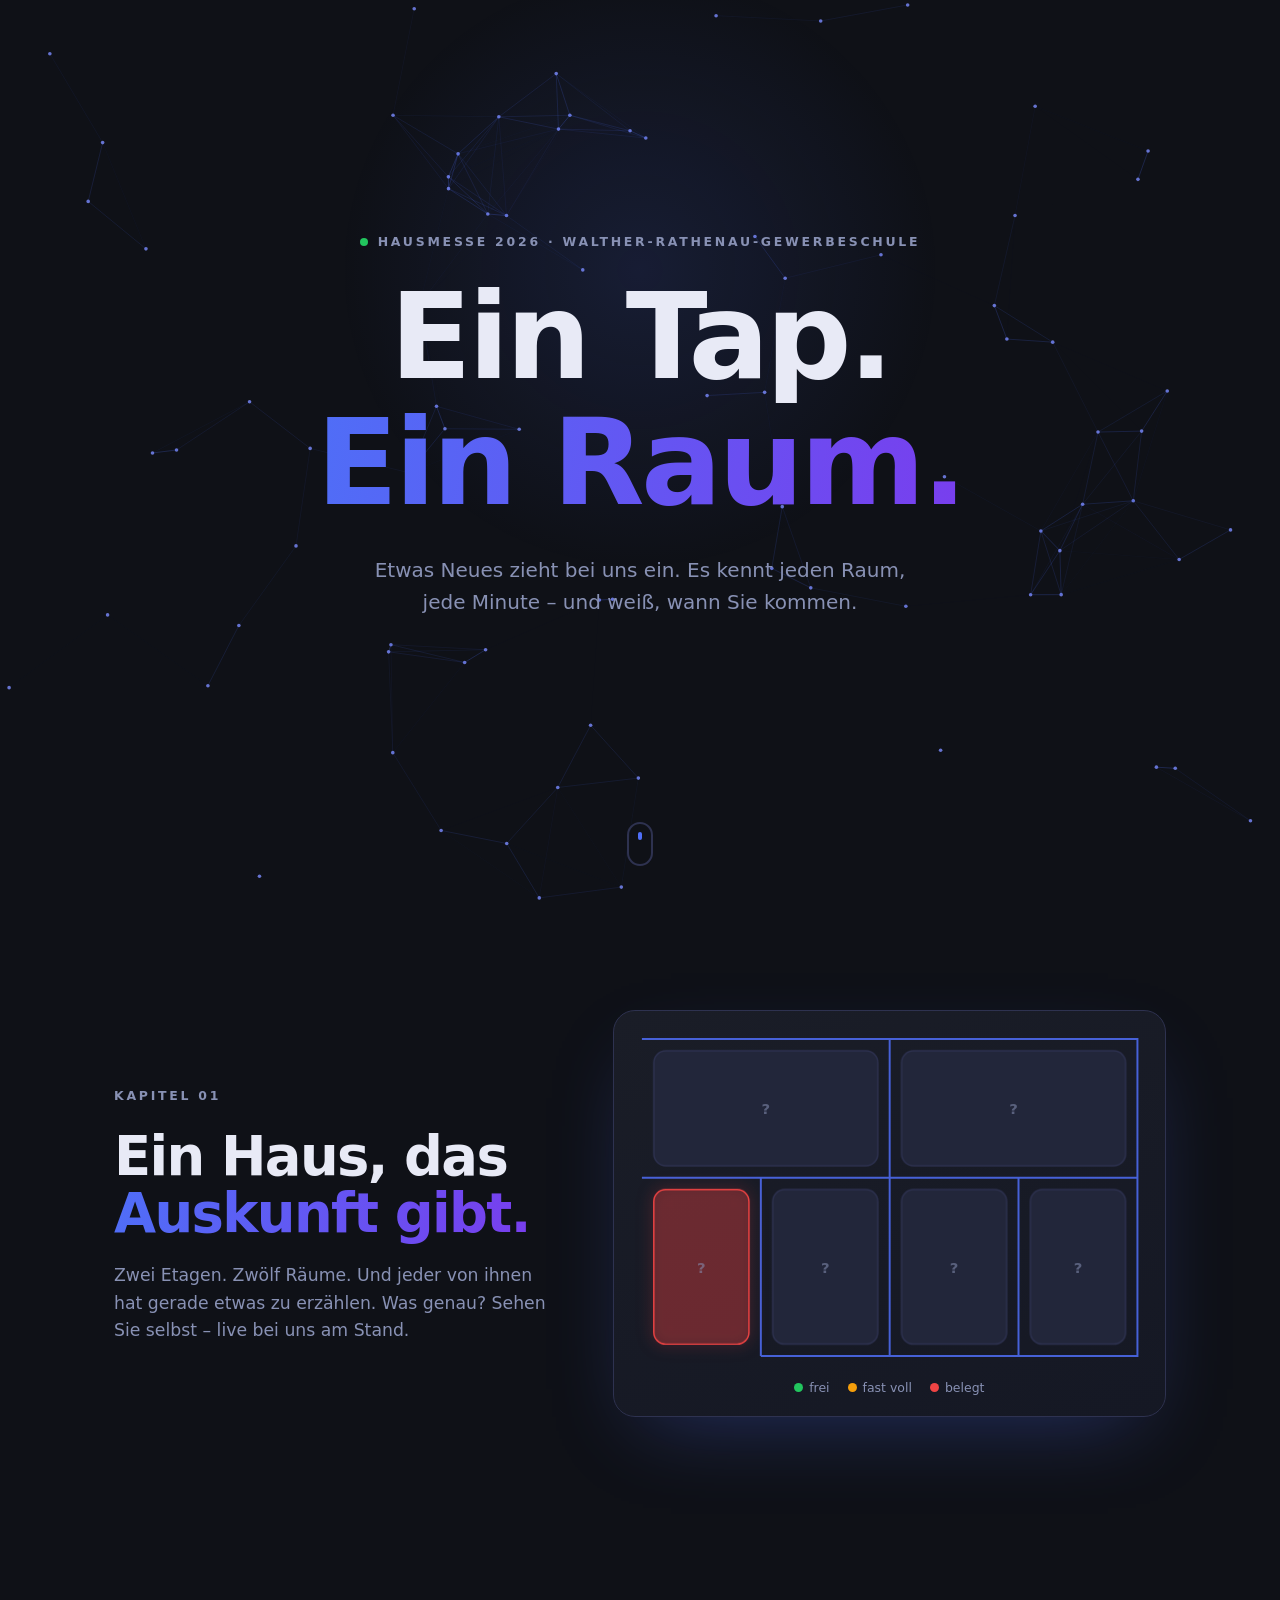
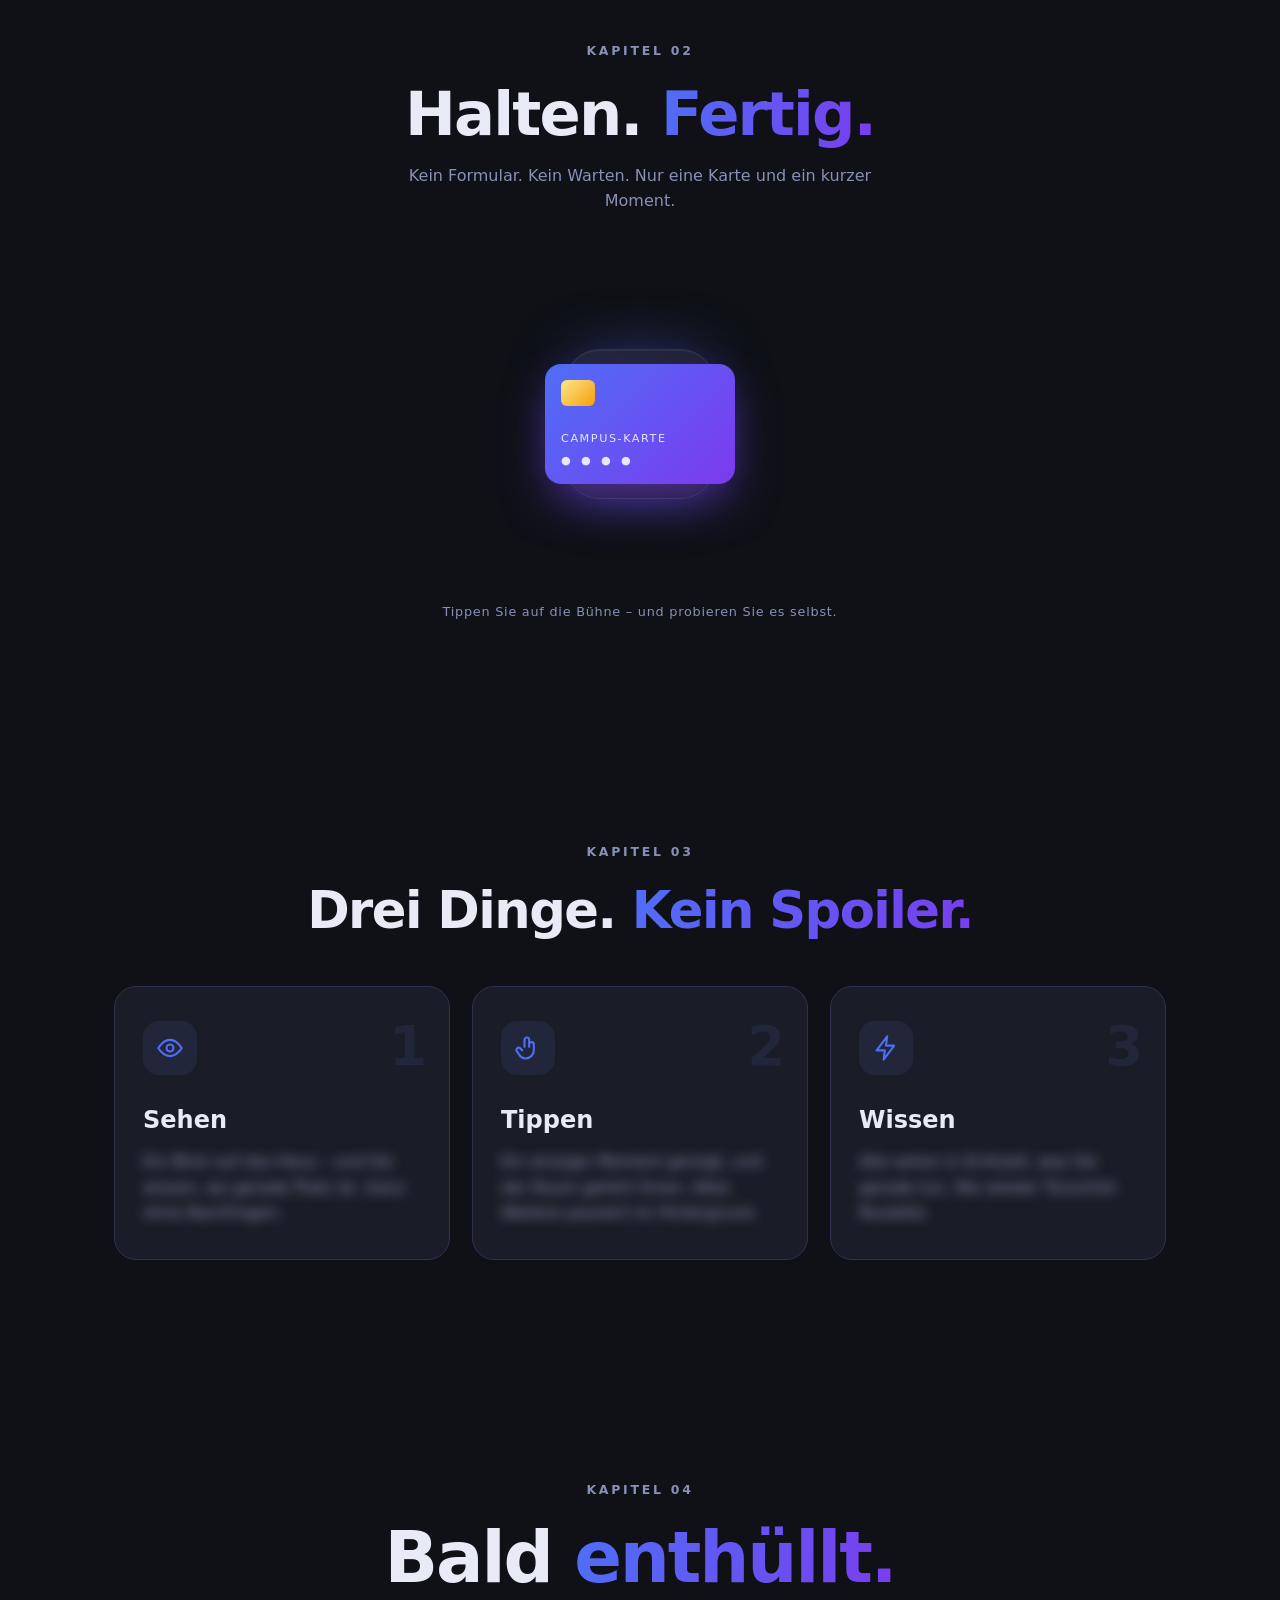
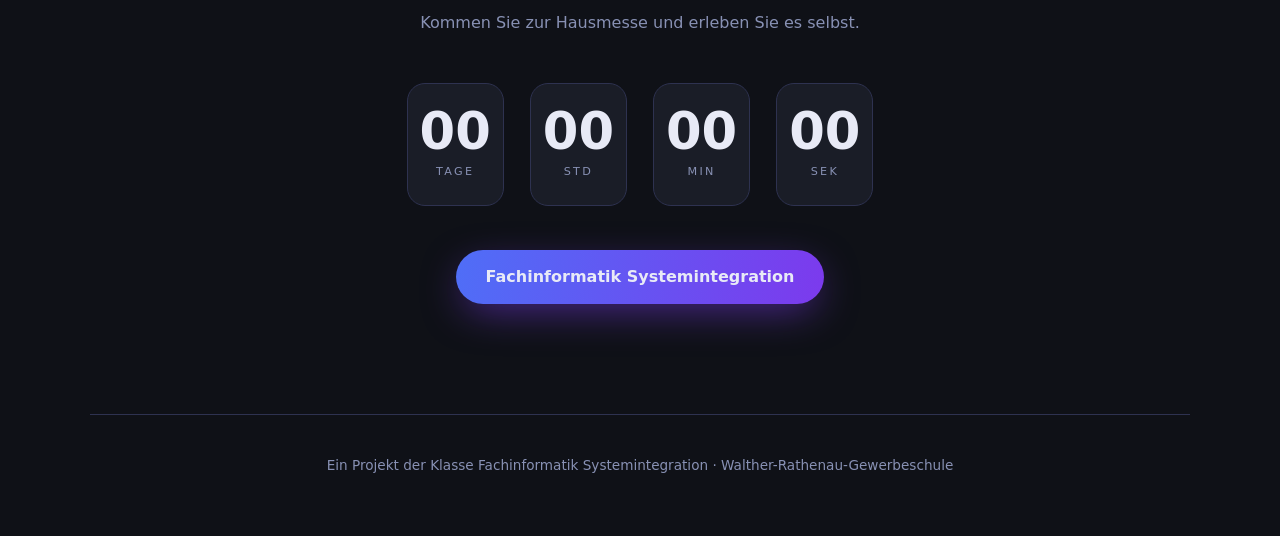
==== teaser.html @ f612465e "Teaser-Seite für die Hausmesse hinzufügen Co-Authored-By: Claude Sonnet 5.5 <noreply@anthropic.com> " ====
<!DOCTYPE html>
<html lang="de">
<head>
<meta charset="UTF-8">
<meta name="viewport" content="width=device-width, initial-scale=1">
<title>Ein Tap. Ein Raum. – Hausmesse Teaser</title>
<meta name="description" content="Etwas Neues zieht in die Walther-Rathenau-Gewerbeschule ein. Besuchen Sie uns auf der Hausmesse.">
<style>
  :root{
    --bg:#0f1117; --surface:#1a1d27; --surface2:#22263a; --border:#2e3250;
    --accent:#4f6ef7; --purple:#7c3aed; --green:#22c55e; --red:#ef4444; --amber:#f59e0b;
    --text:#e8eaf6; --muted:#8891b4;
  }
  *{box-sizing:border-box;margin:0;padding:0}
  html{scroll-behavior:smooth}
  body{
    background:var(--bg);color:var(--text);
    font-family:system-ui,-apple-system,"Segoe UI",Roboto,sans-serif;
    line-height:1.6;overflow-x:hidden;
  }
  /* Cursor-Spotlight über der ganzen Seite */
  body::before{
    content:"";position:fixed;inset:0;pointer-events:none;z-index:1;
    background:radial-gradient(500px circle at var(--mx,50%) var(--my,30%),rgba(79,110,247,.13),transparent 60%);
  }
  section{position:relative;z-index:2;padding:110px 24px;max-width:1100px;margin:0 auto}
  h1,h2{letter-spacing:-.03em;line-height:1.05}
  .grad{
    background:linear-gradient(100deg,var(--accent),var(--purple) 55%,#c084fc);
    -webkit-background-clip:text;background-clip:text;color:transparent;
    background-size:200% 100%;animation:shift 8s ease-in-out infinite alternate;
  }
  @keyframes shift{to{background-position:100% 0}}
  .eyebrow{
    display:inline-flex;align-items:center;gap:10px;font-size:.78rem;font-weight:600;
    letter-spacing:.22em;text-transform:uppercase;color:var(--muted);margin-bottom:22px;
  }
  .eyebrow i{width:8px;height:8px;border-radius:50%;background:var(--green);box-shadow:0 0 0 0 rgba(34,197,94,.7);animation:ping 2s infinite}
  @keyframes ping{70%{box-shadow:0 0 0 12px rgba(34,197,94,0)}100%{box-shadow:0 0 0 0 rgba(34,197,94,0)}}

  /* ---------- Hero ---------- */
  #hero{max-width:none;min-height:100vh;display:flex;flex-direction:column;align-items:center;justify-content:center;text-align:center;padding-top:60px}
  #net{position:absolute;inset:0;width:100%;height:100%;z-index:-1}
  #hero h1{font-size:clamp(3rem,10vw,7.5rem);font-weight:800}
  #hero h1 span{display:block}
  #hero p.lead{max-width:560px;margin:28px auto 0;color:var(--muted);font-size:clamp(1rem,2.2vw,1.25rem)}
  .scroll{
    position:absolute;bottom:34px;left:50%;transform:translateX(-50%);
    width:26px;height:44px;border:2px solid var(--border);border-radius:14px;
  }
  .scroll::after{content:"";position:absolute;left:50%;top:8px;width:4px;height:8px;margin-left:-2px;border-radius:2px;background:var(--accent);animation:wheel 1.8s infinite}
  @keyframes wheel{0%{opacity:1;transform:translateY(0)}100%{opacity:0;transform:translateY(16px)}}

  /* ---------- Reveal ---------- */
  .rv{opacity:0;transform:translateY(34px);transition:opacity .9s cubic-bezier(.2,.7,.2,1),transform .9s cubic-bezier(.2,.7,.2,1)}
  .rv.in{opacity:1;transform:none}
  .rv.d1{transition-delay:.12s}.rv.d2{transition-delay:.24s}.rv.d3{transition-delay:.36s}

  /* ---------- Grundriss ---------- */
  .split{display:grid;grid-template-columns:1fr 1.25fr;gap:56px;align-items:center}
  .split h2{font-size:clamp(2rem,5vw,3.4rem);margin-bottom:20px}
  .split p{color:var(--muted);font-size:1.08rem}
  .plan{
    background:linear-gradient(160deg,var(--surface),#151824);
    border:1px solid var(--border);border-radius:22px;padding:18px;
    box-shadow:0 30px 80px -30px rgba(79,110,247,.35);
  }
  .plan svg{width:100%;height:auto;display:block}
  .wall{fill:none;stroke:var(--accent);stroke-width:2;stroke-dasharray:1200;stroke-dashoffset:1200;opacity:.85}
  .plan.in .wall{animation:draw 2.6s .2s ease forwards}
  @keyframes draw{to{stroke-dashoffset:0}}
  .room{fill:var(--surface2);stroke:var(--border);stroke-width:1.5;transition:fill .8s,stroke .8s,filter .8s;opacity:0}
  .plan.in .room{animation:pop .6s ease forwards;animation-delay:calc(var(--i)*.09s + 1.2s)}
  @keyframes pop{from{opacity:0;transform:scale(.6)}to{opacity:1;transform:scale(1)}}
  .room{transform-box:fill-box;transform-origin:center}
  .room.g{fill:rgba(34,197,94,.28);stroke:var(--green);filter:drop-shadow(0 0 8px rgba(34,197,94,.55))}
  .room.a{fill:rgba(245,158,11,.28);stroke:var(--amber);filter:drop-shadow(0 0 8px rgba(245,158,11,.55))}
  .room.r{fill:rgba(239,68,68,.28);stroke:var(--red);filter:drop-shadow(0 0 8px rgba(239,68,68,.55))}
  .qm{fill:var(--muted);font-size:15px;font-weight:700;text-anchor:middle;opacity:.55;pointer-events:none}
  .legend{display:flex;gap:18px;justify-content:center;margin-top:12px;font-size:.78rem;color:var(--muted)}
  .legend b{display:inline-block;width:9px;height:9px;border-radius:50%;margin-right:6px}

  /* ---------- NFC ---------- */
  #nfc{text-align:center}
  #nfc h2{font-size:clamp(2rem,5.5vw,3.8rem);margin-bottom:16px}
  #nfc>p{color:var(--muted);max-width:520px;margin:0 auto}
  .stage{position:relative;height:340px;margin-top:40px;display:flex;align-items:center;justify-content:center;cursor:pointer;user-select:none}
  .reader{
    position:relative;width:150px;height:150px;border-radius:34px;
    background:linear-gradient(145deg,var(--surface2),var(--surface));border:1px solid var(--border);
    display:flex;align-items:center;justify-content:center;
    box-shadow:0 0 60px -10px rgba(79,110,247,.5),inset 0 1px 0 rgba(255,255,255,.06);
  }
  .reader svg{width:64px;height:64px;stroke:var(--accent);fill:none;stroke-width:2;stroke-linecap:round}
  .reader svg path{animation:wave 2.2s infinite;opacity:.25}
  .reader svg path:nth-child(2){animation-delay:.25s}.reader svg path:nth-child(3){animation-delay:.5s}
  @keyframes wave{40%{opacity:1}100%{opacity:.25}}
  .ring{position:absolute;left:50%;top:50%;width:150px;height:150px;margin:-75px 0 0 -75px;border-radius:34px;border:2px solid var(--accent);opacity:0;pointer-events:none}
  .stage.go .ring{animation:ripple 1.8s ease-out infinite}
  .stage.go .ring:nth-child(2){animation-delay:.6s}.stage.go .ring:nth-child(3){animation-delay:1.2s}
  @keyframes ripple{0%{opacity:.8;transform:scale(1)}100%{opacity:0;transform:scale(3.2)}}
  .card{
    position:absolute;width:190px;height:120px;border-radius:16px;z-index:3;
    background:linear-gradient(135deg,var(--accent),var(--purple));
    box-shadow:0 20px 50px -10px rgba(124,58,237,.6);
    padding:16px;text-align:left;font-size:.7rem;letter-spacing:.14em;color:rgba(255,255,255,.85);
    animation:tap 5s ease-in-out infinite;
  }
  .card::before{content:"";display:block;width:34px;height:26px;border-radius:6px;background:linear-gradient(135deg,#fde68a,#f59e0b);margin-bottom:24px}
  .card::after{content:"● ● ● ●";position:absolute;bottom:14px;left:16px;letter-spacing:.3em}
  @keyframes tap{
    0%,100%{transform:translate(150px,-70px) rotate(14deg)}
    40%,60%{transform:translate(0,0) rotate(0)}
  }
  .stage.go .card{animation-play-state:running}
  .ok{
    position:absolute;z-index:4;width:64px;height:64px;border-radius:50%;background:var(--green);
    display:flex;align-items:center;justify-content:center;font-size:2rem;color:#052e16;font-weight:800;
    transform:scale(0);box-shadow:0 0 40px rgba(34,197,94,.7);
  }
  .stage.done .ok{animation:okpop 1.6s ease forwards}
  @keyframes okpop{0%{transform:scale(0)}25%{transform:scale(1.15)}40%{transform:scale(1)}85%{transform:scale(1)}100%{transform:scale(0)}}
  .hint{margin-top:8px;font-size:.8rem;color:var(--muted);letter-spacing:.06em}

  /* ---------- Karten ---------- */
  #cards h2{font-size:clamp(2rem,5vw,3.2rem);text-align:center;margin-bottom:48px}
  .grid{display:grid;grid-template-columns:repeat(auto-fit,minmax(250px,1fr));gap:22px;perspective:900px}
  .tile{
    position:relative;overflow:hidden;background:var(--surface);border:1px solid var(--border);border-radius:22px;
    padding:34px 28px;min-height:270px;transition:transform .25s ease,border-color .3s;transform-style:preserve-3d;
  }
  .tile::before{
    content:"";position:absolute;inset:0;opacity:0;transition:opacity .3s;
    background:radial-gradient(320px circle at var(--x,50%) var(--y,50%),rgba(79,110,247,.22),transparent 60%);
  }
  .tile:hover{border-color:var(--accent)}
  .tile:hover::before{opacity:1}
  .tile .ic{width:54px;height:54px;border-radius:16px;background:var(--surface2);display:flex;align-items:center;justify-content:center;margin-bottom:26px}
  .tile .ic svg{width:28px;height:28px;stroke:var(--accent);fill:none;stroke-width:1.8;stroke-linecap:round;stroke-linejoin:round}
  .tile h3{font-size:1.5rem;margin-bottom:10px}
  .tile p{color:var(--muted);font-size:.98rem}
  .tile .blur{filter:blur(6px);transition:filter .5s;user-select:none}
  .tile:hover .blur{filter:blur(0)}
  .tile .no{position:absolute;right:22px;top:16px;font-size:3.4rem;font-weight:800;color:var(--surface2)}

  /* ---------- Countdown ---------- */
  #finale{text-align:center}
  #finale h2{font-size:clamp(2.2rem,6vw,4.4rem);margin-bottom:14px}
  #finale>p{color:var(--muted)}
  .count{display:flex;justify-content:center;gap:clamp(10px,3vw,26px);margin:48px 0 44px;flex-wrap:wrap}
  .unit{min-width:92px;padding:22px 12px;background:var(--surface);border:1px solid var(--border);border-radius:18px}
  .unit b{display:block;font-size:clamp(2rem,6vw,3.2rem);font-variant-numeric:tabular-nums;font-weight:800;line-height:1}
  .unit span{font-size:.7rem;letter-spacing:.2em;text-transform:uppercase;color:var(--muted)}
  .badge{
    display:inline-block;padding:14px 30px;border-radius:999px;font-weight:600;
    background:linear-gradient(100deg,var(--accent),var(--purple));box-shadow:0 12px 40px -8px rgba(124,58,237,.6);
  }
  footer{position:relative;z-index:2;text-align:center;padding:40px 24px 60px;color:var(--muted);font-size:.85rem;border-top:1px solid var(--border);max-width:1100px;margin:0 auto}

  @media (max-width:820px){
    section{padding:80px 20px}
    .split{grid-template-columns:1fr;gap:36px}
    .card{width:150px;height:96px}
    .card::before{margin-bottom:14px}
  }
  @media (prefers-reduced-motion:reduce){
    *,*::before,*::after{animation-duration:.01ms!important;animation-iteration-count:1!important;transition-duration:.01ms!important}
    .rv{opacity:1;transform:none}
    .wall{stroke-dashoffset:0}.room{opacity:1}
  }
</style>
</head>
<body>

<!-- ===== Hero ===== -->
<section id="hero">
  <canvas id="net" aria-hidden="true"></canvas>
  <div class="eyebrow rv"><i></i> Hausmesse 2026 · Walther-Rathenau-Gewerbeschule</div>
  <h1 class="rv d1"><span>Ein Tap.</span><span class="grad">Ein Raum.</span></h1>
  <p class="lead rv d2">Etwas Neues zieht bei uns ein. Es kennt jeden Raum, jede Minute – und weiß, wann Sie kommen.</p>
  <div class="scroll" aria-hidden="true"></div>
</section>

<!-- ===== Grundriss ===== -->
<section id="plan">
  <div class="split">
    <div>
      <div class="eyebrow rv">Kapitel 01</div>
      <h2 class="rv d1">Ein Haus, das<br><span class="grad">Auskunft gibt.</span></h2>
      <p class="rv d2">Zwei Etagen. Zwölf Räume. Und jeder von ihnen hat gerade etwas zu erzählen. Was genau? Sehen Sie selbst – live bei uns am Stand.</p>
    </div>
    <div class="rv d2">
      <div class="plan" id="planBox">
        <svg viewBox="0 0 520 340" role="img" aria-label="Stilisierter Grundriss mit farbig leuchtenden Räumen">
          <path class="wall" d="M10 10H510V330H10Z M10 150H510 M260 10V150 M130 150V330 M260 150V330 M390 150V330"/>
          <rect class="room" style="--i:0" x="22" y="22" width="226" height="116" rx="12"/>
          <rect class="room" style="--i:1" x="272" y="22" width="226" height="116" rx="12"/>
          <rect class="room" style="--i:2" x="22" y="162" width="96" height="156" rx="12"/>
          <rect class="room" style="--i:3" x="142" y="162" width="106" height="156" rx="12"/>
          <rect class="room" style="--i:4" x="272" y="162" width="106" height="156" rx="12"/>
          <rect class="room" style="--i:5" x="402" y="162" width="96" height="156" rx="12"/>
          <text class="qm" x="135" y="86">?</text><text class="qm" x="385" y="86">?</text>
          <text class="qm" x="70" y="246">?</text><text class="qm" x="195" y="246">?</text>
          <text class="qm" x="325" y="246">?</text><text class="qm" x="450" y="246">?</text>
        </svg>
        <div class="legend"><span><b style="background:var(--green)"></b>frei</span><span><b style="background:var(--amber)"></b>fast voll</span><span><b style="background:var(--red)"></b>belegt</span></div>
      </div>
    </div>
  </div>
</section>

<!-- ===== NFC ===== -->
<section id="nfc">
  <div class="eyebrow rv">Kapitel 02</div>
  <h2 class="rv d1">Halten. <span class="grad">Fertig.</span></h2>
  <p class="rv d2">Kein Formular. Kein Warten. Nur eine Karte und ein kurzer Moment.</p>
  <div class="stage rv d3" id="stage" role="button" tabindex="0" aria-label="Animation antippen">
    <div class="ring"></div><div class="ring"></div><div class="ring"></div>
    <div class="reader">
      <svg viewBox="0 0 64 64"><path d="M22 20a16 16 0 0 1 0 24"/><path d="M32 12a26 26 0 0 1 0 40"/><path d="M42 4a36 36 0 0 1 0 56"/></svg>
    </div>
    <div class="card">CAMPUS-KARTE</div>
    <div class="ok">✓</div>
  </div>
  <div class="hint">Tippen Sie auf die Bühne – und probieren Sie es selbst.</div>
</section>

<!-- ===== Karten ===== -->
<section id="cards">
  <div class="eyebrow rv" style="display:flex;justify-content:center">Kapitel 03</div>
  <h2 class="rv d1">Drei Dinge. <span class="grad">Kein Spoiler.</span></h2>
  <div class="grid">
    <article class="tile rv">
      <span class="no">1</span>
      <div class="ic"><svg viewBox="0 0 24 24"><path d="M2 12s4-7 10-7 10 7 10 7-4 7-10 7S2 12 2 12Z"/><circle cx="12" cy="12" r="3"/></svg></div>
      <h3>Sehen</h3>
      <p class="blur">Ein Blick auf das Haus – und Sie wissen, wo gerade Platz ist. Ganz ohne Nachfragen.</p>
    </article>
    <article class="tile rv d1">
      <span class="no">2</span>
      <div class="ic"><svg viewBox="0 0 24 24"><path d="M9 11V5a2 2 0 1 1 4 0v6m0 0V9a2 2 0 1 1 4 0v5a7 7 0 0 1-7 7c-3 0-4-1-6-4l-2-3a2 2 0 0 1 3-2l2 2"/></svg></div>
      <h3>Tippen</h3>
      <p class="blur">Ein einziger Moment genügt, und der Raum gehört Ihnen. Alles Weitere passiert im Hintergrund.</p>
    </article>
    <article class="tile rv d2">
      <span class="no">3</span>
      <div class="ic"><svg viewBox="0 0 24 24"><path d="M13 2 4 14h7l-1 8 9-12h-7l1-8Z"/></svg></div>
      <h3>Wissen</h3>
      <p class="blur">Alle sehen in Echtzeit, was Sie gerade tun. Nie wieder Türschild-Roulette.</p>
    </article>
  </div>
</section>

<!-- ===== Finale ===== -->
<section id="finale">
  <div class="eyebrow rv" style="display:flex;justify-content:center">Kapitel 04</div>
  <h2 class="rv d1">Bald <span class="grad">enthüllt.</span></h2>
  <p class="rv d2">Kommen Sie zur Hausmesse und erleben Sie es selbst.</p>
  <div class="count rv d2" id="count" aria-live="off">
    <div class="unit"><b id="cd">0</b><span>Tage</span></div>
    <div class="unit"><b id="ch">0</b><span>Std</span></div>
    <div class="unit"><b id="cm">0</b><span>Min</span></div>
    <div class="unit"><b id="cs">0</b><span>Sek</span></div>
  </div>
  <div class="badge rv d3">Fachinformatik Systemintegration</div>
</section>

<footer>Ein Projekt der Klasse Fachinformatik Systemintegration · Walther-Rathenau-Gewerbeschule</footer>

<script>
// Datum der Hausmesse (Countdown) – bei Terminänderung hier anpassen
const HAUSMESSE = new Date('2026-11-24T09:00:00');

// Reveal beim Scrollen
const io = new IntersectionObserver(es => es.forEach(e => {
  if (e.isIntersecting) { e.target.classList.add('in'); io.unobserve(e.target); }
}), { threshold: .15 });
document.querySelectorAll('.rv, .plan').forEach(el => io.observe(el));

// Cursor-Spotlight
addEventListener('pointermove', e => {
  document.body.style.setProperty('--mx', e.clientX + 'px');
  document.body.style.setProperty('--my', e.clientY + 'px');
});

// Kacheln: Glanz folgt dem Zeiger, leichte 3D-Neigung
document.querySelectorAll('.tile').forEach(t => {
  t.addEventListener('pointermove', e => {
    const r = t.getBoundingClientRect();
    const x = e.clientX - r.left, y = e.clientY - r.top;
    t.style.setProperty('--x', x + 'px'); t.style.setProperty('--y', y + 'px');
    t.style.transform = 'rotateX(' + ((.5 - y / r.height) * 8) + 'deg) rotateY(' + ((x / r.width - .5) * 8) + 'deg)';
  });
  t.addEventListener('pointerleave', () => { t.style.transform = ''; });
});

// Grundriss: Räume wechseln zufällig ihren "Zustand"
const rooms = [...document.querySelectorAll('.room')];
const states = ['g', 'a', 'r', ''];
setInterval(() => {
  if (!document.getElementById('planBox').classList.contains('in')) return;
  const r = rooms[Math.floor(Math.random() * rooms.length)];
  r.classList.remove('g', 'a', 'r');
  const s = states[Math.floor(Math.random() * states.length)];
  if (s) r.classList.add(s);
}, 900);

// NFC-Bühne: Karte antippen -> Wellen + Haken
const stage = document.getElementById('stage');
function tap() {
  stage.classList.remove('done'); void stage.offsetWidth;
  stage.classList.add('go', 'done');
  setTimeout(() => stage.classList.remove('go'), 3600);
}
stage.addEventListener('click', tap);
stage.addEventListener('keydown', e => { if (e.key === 'Enter' || e.key === ' ') { e.preventDefault(); tap(); } });
setInterval(() => { if (stage.classList.contains('in')) tap(); }, 5000);

// Countdown
function zaehle() {
  let d = Math.max(0, HAUSMESSE - Date.now()) / 1000;
  const t = { cd: Math.floor(d / 86400), ch: Math.floor(d % 86400 / 3600), cm: Math.floor(d % 3600 / 60), cs: Math.floor(d % 60) };
  for (const k in t) document.getElementById(k).textContent = String(t[k]).padStart(2, '0');
}
zaehle(); setInterval(zaehle, 1000);

// Hero: Netzwerk aus Punkten, das sich zum Zeiger hin verbindet
(function () {
  const c = document.getElementById('net'), g = c.getContext('2d');
  if (matchMedia('(prefers-reduced-motion: reduce)').matches) return;
  let w, h, pts = [], mouse = { x: -999, y: -999 };
  function size() {
    w = c.width = c.offsetWidth; h = c.height = c.offsetHeight;
    pts = Array.from({ length: Math.min(90, Math.floor(w * h / 14000)) }, () => ({
      x: Math.random() * w, y: Math.random() * h, vx: (Math.random() - .5) * .35, vy: (Math.random() - .5) * .35
    }));
  }
  addEventListener('resize', size); size();
  c.parentElement.addEventListener('pointermove', e => { const r = c.getBoundingClientRect(); mouse.x = e.clientX - r.left; mouse.y = e.clientY - r.top; });
  (function loop() {
    g.clearRect(0, 0, w, h);
    for (const p of pts) {
      p.x += p.vx; p.y += p.vy;
      if (p.x < 0 || p.x > w) p.vx *= -1;
      if (p.y < 0 || p.y > h) p.vy *= -1;
    }
    for (let i = 0; i < pts.length; i++) {
      const a = pts[i];
      g.fillStyle = 'rgba(124,140,255,.8)';
      g.beginPath(); g.arc(a.x, a.y, 1.8, 0, 7); g.fill();
      for (let j = i + 1; j < pts.length; j++) {
        const b = pts[j], d = Math.hypot(a.x - b.x, a.y - b.y);
        if (d < 130) { g.strokeStyle = 'rgba(79,110,247,' + (.28 * (1 - d / 130)) + ')'; g.beginPath(); g.moveTo(a.x, a.y); g.lineTo(b.x, b.y); g.stroke(); }
      }
      const dm = Math.hypot(a.x - mouse.x, a.y - mouse.y);
      if (dm < 180) { g.strokeStyle = 'rgba(192,132,252,' + (.6 * (1 - dm / 180)) + ')'; g.beginPath(); g.moveTo(a.x, a.y); g.lineTo(mouse.x, mouse.y); g.stroke(); }
    }
    requestAnimationFrame(loop);
  })();
})();
</script>
</body>
</html>
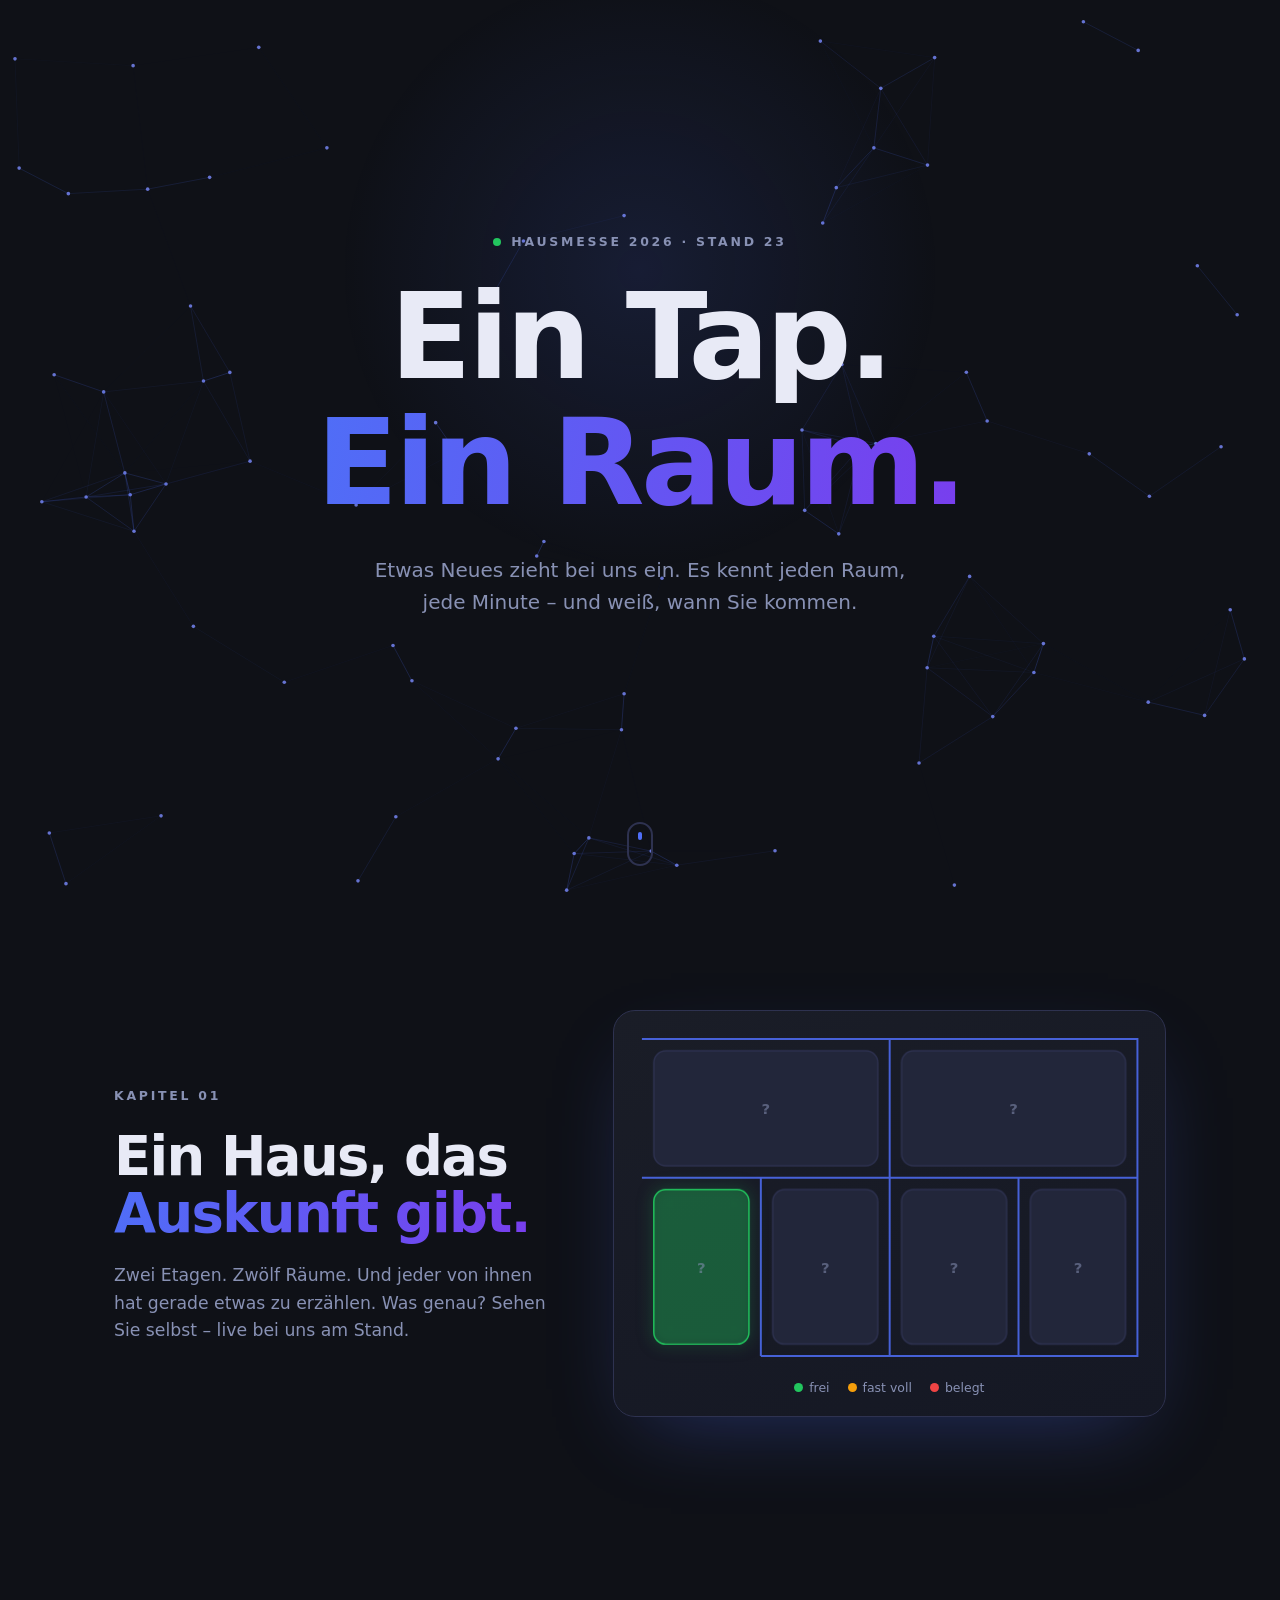
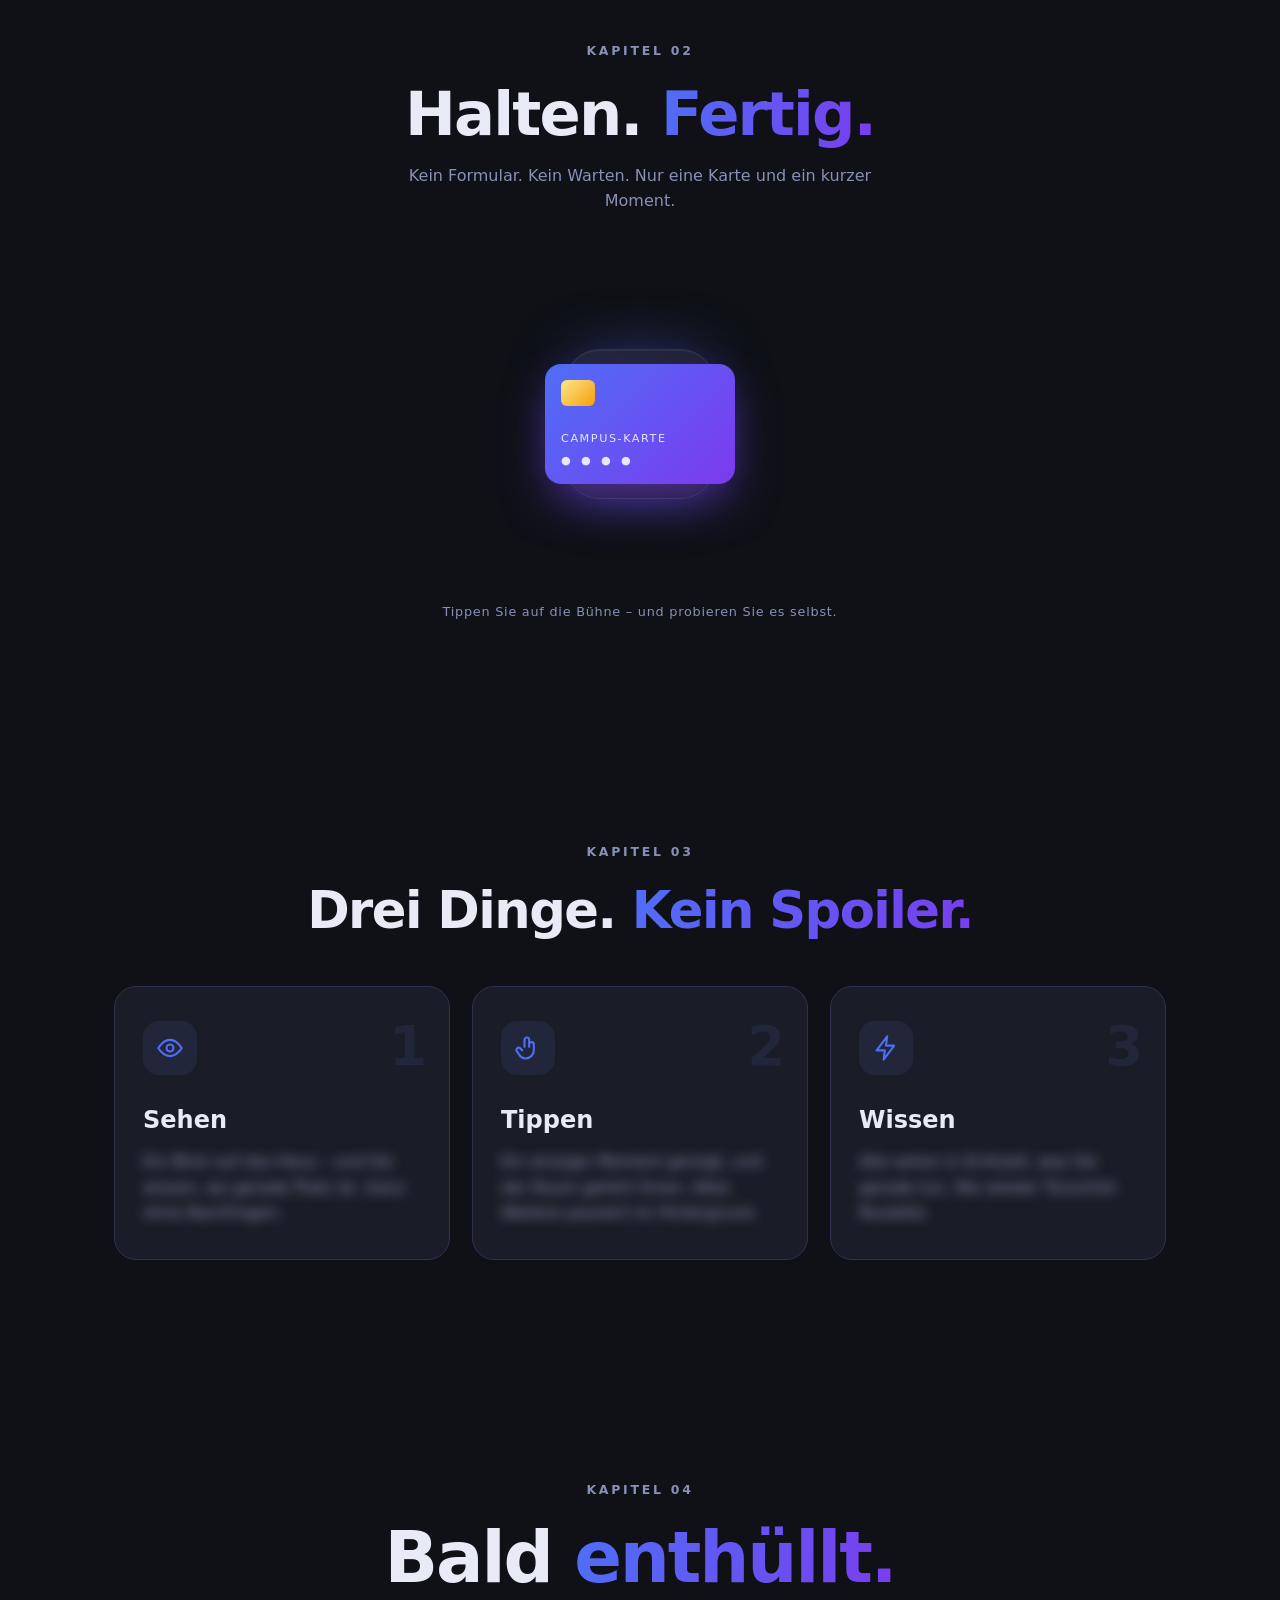
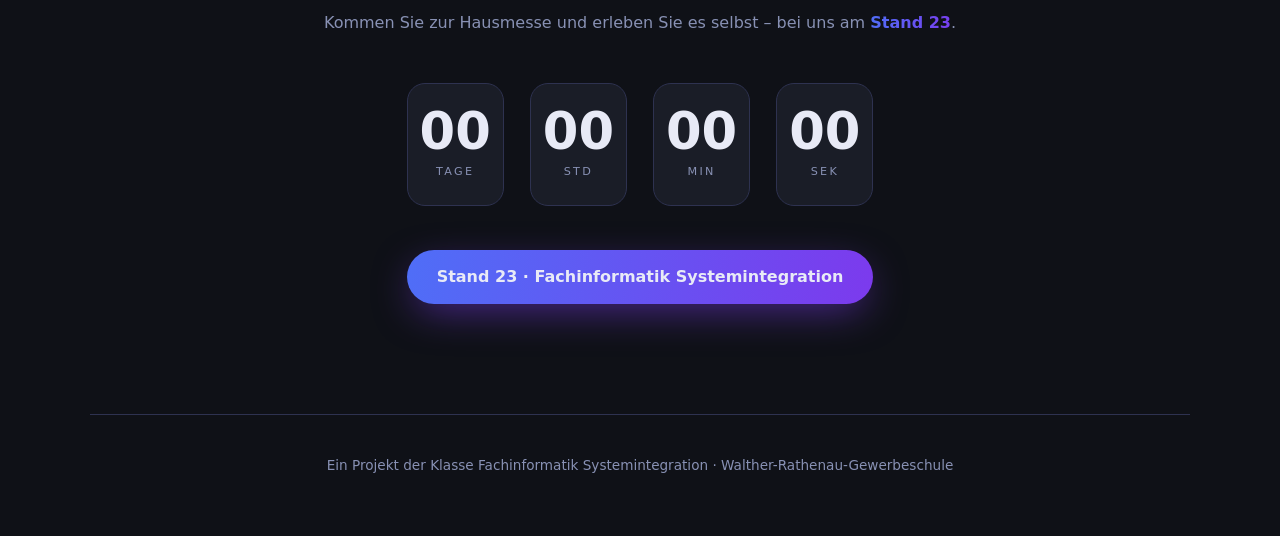
==== commit 5144ed17: "Stand 23 auf der Teaser-Seite ergänzen Co-Authored-By: Claude Sonnet 5.5 <noreply@anthropic.com> Cla" ====
--- a/teaser.html
+++ b/teaser.html
@@ -4,7 +4,7 @@
 <meta charset="UTF-8">
 <meta name="viewport" content="width=device-width, initial-scale=1">
 <title>Ein Tap. Ein Raum. – Hausmesse Teaser</title>
-<meta name="description" content="Etwas Neues zieht in die Walther-Rathenau-Gewerbeschule ein. Besuchen Sie uns auf der Hausmesse.">
+<meta name="description" content="Etwas Neues zieht in die Walther-Rathenau-Gewerbeschule ein. Besuchen Sie uns auf der Hausmesse an Stand 23.">
 <style>
   :root{
     --bg:#0f1117; --surface:#1a1d27; --surface2:#22263a; --border:#2e3250;
@@ -175,7 +175,7 @@
 <!-- ===== Hero ===== -->
 <section id="hero">
   <canvas id="net" aria-hidden="true"></canvas>
-  <div class="eyebrow rv"><i></i> Hausmesse 2026 · Walther-Rathenau-Gewerbeschule</div>
+  <div class="eyebrow rv"><i></i> Hausmesse 2026 · Stand 23</div>
   <h1 class="rv d1"><span>Ein Tap.</span><span class="grad">Ein Raum.</span></h1>
   <p class="lead rv d2">Etwas Neues zieht bei uns ein. Es kennt jeden Raum, jede Minute – und weiß, wann Sie kommen.</p>
   <div class="scroll" aria-hidden="true"></div>
@@ -255,14 +255,14 @@
 <section id="finale">
   <div class="eyebrow rv" style="display:flex;justify-content:center">Kapitel 04</div>
   <h2 class="rv d1">Bald <span class="grad">enthüllt.</span></h2>
-  <p class="rv d2">Kommen Sie zur Hausmesse und erleben Sie es selbst.</p>
+  <p class="rv d2">Kommen Sie zur Hausmesse und erleben Sie es selbst – bei uns am <strong class="grad">Stand 23</strong>.</p>
   <div class="count rv d2" id="count" aria-live="off">
     <div class="unit"><b id="cd">0</b><span>Tage</span></div>
     <div class="unit"><b id="ch">0</b><span>Std</span></div>
     <div class="unit"><b id="cm">0</b><span>Min</span></div>
     <div class="unit"><b id="cs">0</b><span>Sek</span></div>
   </div>
-  <div class="badge rv d3">Fachinformatik Systemintegration</div>
+  <div class="badge rv d3">Stand 23 · Fachinformatik Systemintegration</div>
 </section>
 
 <footer>Ein Projekt der Klasse Fachinformatik Systemintegration · Walther-Rathenau-Gewerbeschule</footer>
